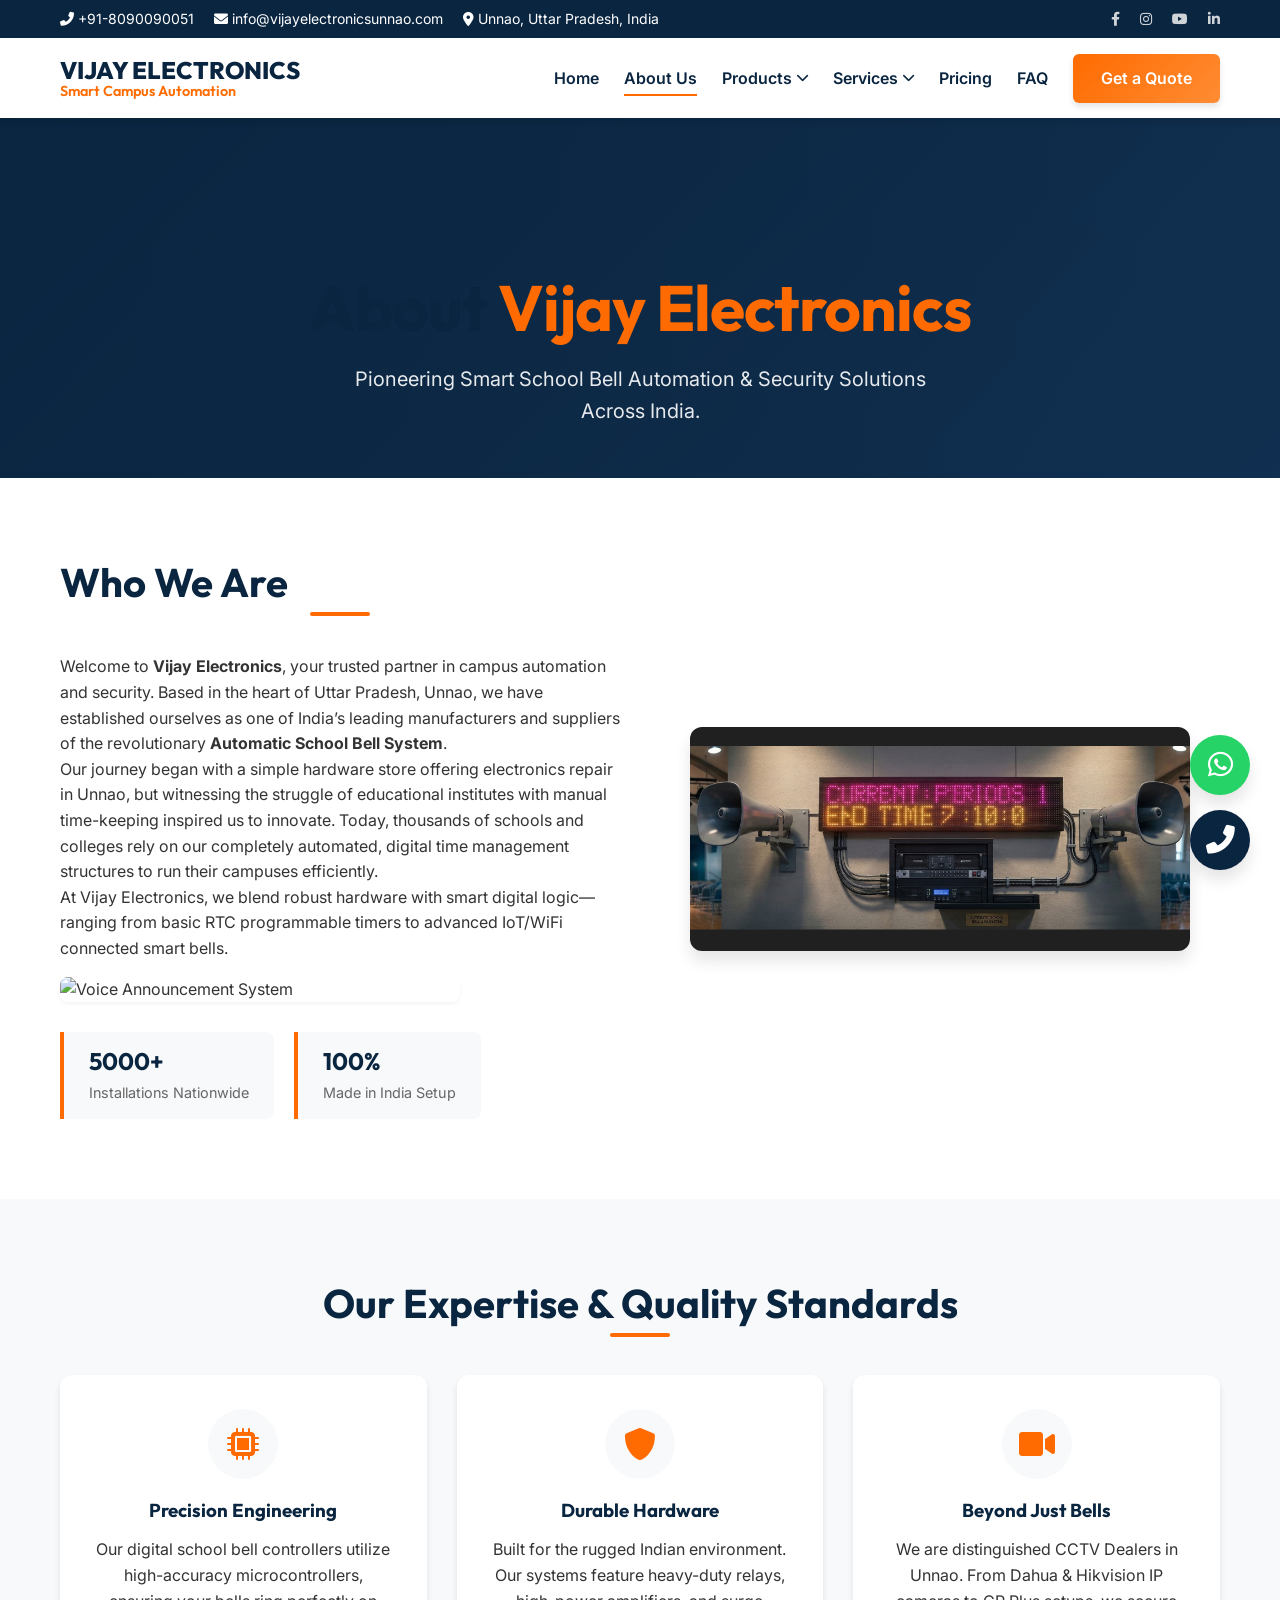
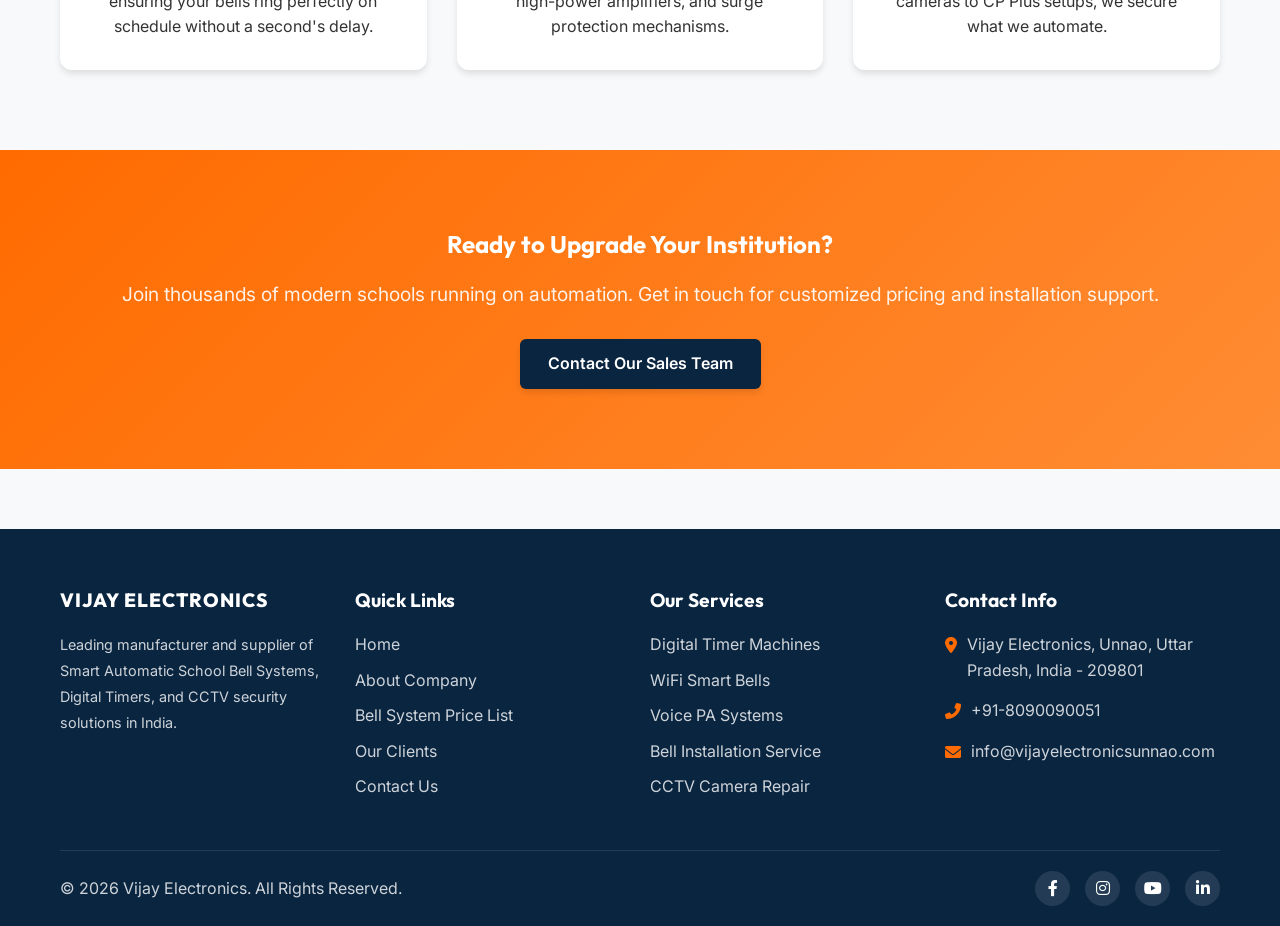
==== about.html @ 958f9d25 "1 commit" ====
<!DOCTYPE html>
<html lang="en">

<head>
    <meta charset="UTF-8">
    <meta name="viewport" content="width=device-width, initial-scale=1.0">
    <!-- Primary Meta Tags -->
    <title>About Vijay Electronics | Smart School Bell Manufacturer in India</title>
    <meta name="description"
        content="Learn about Vijay Electronics Unnao. India's trusted manufacturer and supplier of Smart Automatic School Bell Systems, CCTV Cameras, and School Automation Systems.">
    <meta name="keywords"
        content="vijay electronics unnao, automatic school bell manufacturer india, smart school bell supplier, digital school bell system manufacturer, cctv dealers in unnao">

    <!-- Open Graph / Facebook -->
    <meta property="og:type" content="website">
    <meta property="og:url" content="https://www.vijayelectronicsunnao.com/about.html">
    <meta property="og:title" content="About Vijay Electronics | Smart School Bell Manufacturer in India">
    <meta property="og:description"
        content="Learn about Vijay Electronics Unnao. India's trusted manufacturer and supplier of Smart Automatic School Bell Systems, CCTV Cameras, and School Automation Systems.">

    <!-- CSS and Fonts -->
    <link rel="stylesheet" href="css/style.css">
    <link href="https://cdnjs.cloudflare.com/ajax/libs/font-awesome/6.0.0/css/all.min.css" rel="stylesheet">
    <link
        href="https://fonts.googleapis.com/css2?family=Inter:wght@400;500;600;700&family=Outfit:wght@500;700;800&display=swap"
        rel="stylesheet">

    <!-- JSON-LD Schema -->
    <script type="application/ld+json">
    {
      "@context": "https://schema.org",
      "@type": "Organization",
      "name": "Vijay Electronics",
      "url": "https://www.vijayelectronicsunnao.com/",
      "logo": "https://www.vijayelectronicsunnao.com/assets/logo.png",
      "description": "Leading manufacturer and supplier of Automatic School Bell Systems, Digital Bell Timers, and CCTV security solutions in India.",
      "foundingLocation": {
        "@type": "Place",
        "name": "Unnao, Uttar Pradesh, India"
      },
      "contactPoint": {
        "@type": "ContactPoint",
        "telephone": "+91-8090090051",
        "contactType": "sales",
        "areaServed": "IN",
        "availableLanguage": ["en", "hi"]
      },
      "sameAs": [
        "https://www.facebook.com/VijayChaurasiya",
        "https://www.instagram.com/vijayelectronics1",
        "https://www.youtube.com/@vijayelectronics-v6e",
        "https://www.linkedin.com/in/vijay-electronics-3920512bb"
      ]
    }
    </script>
</head>

<body>

    <!-- Top Bar -->
    <div class="top-bar">
        <div class="container">
            <div class="top-bar-info">
                <span><i class="fas fa-phone-alt"></i> +91-8090090051</span>
                <span><i class="fas fa-envelope"></i> info@vijayelectronicsunnao.com</span>
                <span><i class="fas fa-map-marker-alt"></i> Unnao, Uttar Pradesh, India</span>
            </div>
            <div class="top-bar-social">
                <a href="https://www.facebook.com/VijayChaurasiya" target="_blank"><i class="fab fa-facebook-f"></i></a>
                <a href="https://www.instagram.com/vijayelectronics1" target="_blank"><i
                        class="fab fa-instagram"></i></a>
                <a href="https://www.youtube.com/@vijayelectronics-v6e" target="_blank"><i
                        class="fab fa-youtube"></i></a>
                <a href="https://www.linkedin.com/in/vijay-electronics-3920512bb" target="_blank"><i
                        class="fab fa-linkedin-in"></i></a>
            </div>
        </div>
    </div>

    <!-- Header & Navigation -->
    <header class="main-header">
        <div class="container">
            <a href="index.html" class="logo">
                <div class="logo-text">
                    VIJAY ELECTRONICS
                    <span>Smart Campus Automation</span>
                </div>
            </a>

            <button class="mobile-toggle"><i class="fas fa-bars"></i></button>

            <nav class="nav-menu">
                <a href="index.html" class="nav-link">Home</a>
                <a href="about.html" class="nav-link active">About Us</a>

                <div class="dropdown">
                    <span class="nav-link dropdown-toggle">Products <i class="fas fa-chevron-down"
                            style="font-size: 0.8rem;"></i></span>
                    <div class="dropdown-menu">
                        <a href="automatic-school-bell-timer.html" class="dropdown-item">Automatic Bell Timer</a>
                        <a href="iot-smart-school-bell.html" class="dropdown-item">IoT/WiFi Smart Bell</a>
                        <a href="wireless-school-bell-system.html" class="dropdown-item">Wireless Bell System</a>
                        <a href="school-voice-announcement-system.html" class="dropdown-item">Voice Announcement
                            Bell</a>
                    </div>
                </div>

                <div class="dropdown">
                    <span class="nav-link dropdown-toggle">Services <i class="fas fa-chevron-down"
                            style="font-size: 0.8rem;"></i></span>
                    <div class="dropdown-menu">
                        <a href="school-bell-installation-service.html" class="dropdown-item">School Bell
                            Installation</a>
                        <a href="cctv-installation-service.html" class="dropdown-item">CCTV Camera Setup</a>
                    </div>
                </div>

                <a href="school-bell-prices-india.html" class="nav-link">Pricing</a>
                <a href="faq.html" class="nav-link">FAQ</a>
                <a href="contact.html" class="btn btn-primary" style="color: white;">Get a Quote</a>
            </nav>
        </div>
    </header>

    <!-- Page Header -->
    <section class="hero" style="min-height: 40vh; background: var(--gradient-blue);">
        <div class="hero-overlay" style="opacity: 0.8;"></div>
        <div class="container"
            style="position: relative; z-index: 2; text-align: center; color: white; padding-top: 100px;">
            <h1 class="h1-main">About <span style="color: var(--secondary-orange);">Vijay Electronics</span></h1>
            <p class="text-lead" style="max-width: 600px; margin: 0 auto; color: rgba(255,255,255,0.9);">Pioneering
                Smart School Bell Automation & Security Solutions Across India.</p>
        </div>
    </section>

    <!-- About Content -->
    <section class="section-padding bg-white-section">
        <div class="container">
            <div class="grid-2">
                <div>
                    <h2 class="h2-section" style="text-align: left;">Who We Are</h2>
                    <p>Welcome to <strong>Vijay Electronics</strong>, your trusted partner in campus automation and
                        security. Based in the heart of Uttar Pradesh, Unnao, we have established ourselves as one of
                        India’s leading manufacturers and suppliers of the revolutionary <strong>Automatic School Bell
                            System</strong>.</p>
                    <p>Our journey began with a simple hardware store offering electronics repair in Unnao, but
                        witnessing the struggle of educational institutes with manual time-keeping inspired us to
                        innovate. Today, thousands of schools and colleges rely on our completely automated, digital
                        time management structures to run their campuses efficiently.</p>
                    <p>At Vijay Electronics, we blend robust hardware with smart digital logic—ranging from basic RTC
                        programmable timers to advanced IoT/WiFi connected smart bells.</p>
                    <img src="assets/school-voice-announcement-system.png.png" alt="Voice Announcement System"
                        style="width: 100%; max-width: 400px; border-radius: 8px; margin-top: 15px; box-shadow: var(--shadow-sm);">

                    <div style="margin-top: 30px; display: flex; gap: 20px;">
                        <div
                            style="background: var(--bg-light); padding: 15px 25px; border-left: 4px solid var(--secondary-orange); border-radius: 0 8px 8px 0;">
                            <h4 style="margin-bottom: 5px; color: var(--primary-blue); font-size: 1.5rem;">5000+</h4>
                            <p style="margin: 0; font-size: 0.9rem; color: var(--text-muted);">Installations Nationwide
                            </p>
                        </div>
                        <div
                            style="background: var(--bg-light); padding: 15px 25px; border-left: 4px solid var(--secondary-orange); border-radius: 0 8px 8px 0;">
                            <h4 style="margin-bottom: 5px; color: var(--primary-blue); font-size: 1.5rem;">100%</h4>
                            <p style="margin: 0; font-size: 0.9rem; color: var(--text-muted);">Made in India Setup</p>
                        </div>
                    </div>
                </div>
                <div style="text-align: center;">
                    <img src="assets/smart-school-bell-system-unnao.jpg.png"
                        alt="Vijay Electronics Smart School Bell Systems Team"
                        style="border-radius: 12px; box-shadow: var(--shadow-lg); width: 100%; max-width: 500px; margin: 0 auto;">
                </div>
            </div>
        </div>
    </section>

    <!-- Our Values & Expertise -->
    <section class="section-padding bg-light-section">
        <div class="container">
            <h2 class="h2-section">Our Expertise & Quality Standards</h2>
            <div class="grid-3">
                <div class="feature-card">
                    <div class="feature-icon"><i class="fas fa-microchip"></i></div>
                    <h3>Precision Engineering</h3>
                    <p>Our digital school bell controllers utilize high-accuracy microcontrollers, ensuring your bells
                        ring perfectly on schedule without a second's delay.</p>
                </div>
                <div class="feature-card">
                    <div class="feature-icon"><i class="fas fa-shield-alt"></i></div>
                    <h3>Durable Hardware</h3>
                    <p>Built for the rugged Indian environment. Our systems feature heavy-duty relays, high-power
                        amplifiers, and surge protection mechanisms.</p>
                </div>
                <div class="feature-card">
                    <div class="feature-icon"><i class="fas fa-video"></i></div>
                    <h3>Beyond Just Bells</h3>
                    <p>We are distinguished CCTV Dealers in Unnao. From Dahua & Hikvision IP cameras to CP Plus setups,
                        we secure what we automate.</p>
                </div>
            </div>
        </div>
    </section>

    <!-- Call to Action -->
    <section class="section-padding" style="background: var(--gradient-orange); color: white; text-align: center;">
        <div class="container">
            <h2 style="color: white; margin-bottom: 20px;">Ready to Upgrade Your Institution?</h2>
            <p style="font-size: 1.2rem; margin-bottom: 30px; opacity: 0.9;">Join thousands of modern schools running on
                automation. Get in touch for customized pricing and installation support.</p>
            <a href="contact.html" class="btn btn-secondary"
                style="background: var(--primary-blue); border: none;">Contact Our Sales Team</a>
        </div>
    </section>

    <!-- Floating Actions -->
    <div class="floating-actions">
        <a href="https://wa.me/918090090051" target="_blank" class="float-btn float-whatsapp"
            aria-label="Chat on WhatsApp">
            <i class="fab fa-whatsapp"></i>
        </a>
        <a href="tel:+918090090051" class="float-btn float-call" aria-label="Call Us">
            <i class="fas fa-phone-alt"></i>
        </a>
    </div>

    <!-- Main Footer -->
    <footer class="main-footer">
        <div class="container">
            <div class="grid-4" style="margin-bottom: 40px;">
                <div>
                    <h4 style="font-family: var(--font-heading); font-weight: 800; letter-spacing: 1px;">VIJAY
                        ELECTRONICS</h4>
                    <p style="font-size: 0.9rem; line-height: 1.8;">Leading manufacturer and supplier of Smart Automatic
                        School Bell Systems, Digital Timers, and CCTV security solutions in India.</p>
                </div>
                <div>
                    <h4>Quick Links</h4>
                    <ul class="footer-links">
                        <li><a href="index.html">Home</a></li>
                        <li><a href="about.html">About Company</a></li>
                        <li><a href="school-bell-prices-india.html">Bell System Price List</a></li>
                        <li><a href="clients-and-testimonials.html">Our Clients</a></li>
                        <li><a href="contact.html">Contact Us</a></li>
                    </ul>
                </div>
                <div>
                    <h4>Our Services</h4>
                    <ul class="footer-links">
                        <li><a href="automatic-school-bell-timer.html">Digital Timer Machines</a></li>
                        <li><a href="iot-smart-school-bell.html">WiFi Smart Bells</a></li>
                        <li><a href="school-voice-announcement-system.html">Voice PA Systems</a></li>
                        <li><a href="school-bell-installation-service.html">Bell Installation Service</a></li>
                        <li><a href="cctv-installation-service.html">CCTV Camera Repair</a></li>
                    </ul>
                </div>
                <div>
                    <h4>Contact Info</h4>
                    <ul class="footer-contact" style="list-style: none; padding: 0;">
                        <li><i class="fas fa-map-marker-alt"></i> <span>Vijay Electronics, Unnao, Uttar Pradesh, India -
                                209801</span></li>
                        <li><i class="fas fa-phone-alt"></i> <span>+91-8090090051</span></li>
                        <li><i class="fas fa-envelope"></i> <span>info@vijayelectronicsunnao.com</span></li>
                    </ul>
                </div>
            </div>

            <div class="footer-bottom">
                <p>&copy; 2026 Vijay Electronics. All Rights Reserved.</p>
                <div class="social-links">
                    <a href="https://www.facebook.com/VijayChaurasiya" target="_blank" class="social-icon"><i
                            class="fab fa-facebook-f"></i></a>
                    <a href="https://www.instagram.com/vijayelectronics1" target="_blank" class="social-icon"><i
                            class="fab fa-instagram"></i></a>
                    <a href="https://www.youtube.com/@vijayelectronics-v6e" target="_blank" class="social-icon"><i
                            class="fab fa-youtube"></i></a>
                    <a href="https://www.linkedin.com/in/vijay-electronics-3920512bb" target="_blank"
                        class="social-icon"><i class="fab fa-linkedin-in"></i></a>
                </div>
            </div>
        </div>
    </footer>

    <script src="js/main.js"></script>
</body>

</html>
---- css/style.css ----
/* =========================================================================
   Smart School Bell System - Core CSS
   Color Theme: Deep Tech Blue, Vibrant Orange, Clean White/Light Gray
   ========================================================================= */

/* --- CSS Variables & Root --- */
:root {
    --primary-blue: #0A2540;
    /* Deep Tech Blue */
    --primary-blue-light: #1A3E66;
    --secondary-orange: #FF6B00;
    /* Vibrant Orange */
    --secondary-orange-hover: #E56000;
    --accent-red: #D32F2F;
    /* For Urgent/Action Alerts */
    --accent-green: #388E3C;
    /* For Success/Trust */
    --bg-light: #F8F9FA;
    /* Light Gray Background */
    --bg-white: #FFFFFF;
    /* Pure White */
    --text-dark: #333333;
    /* Main Text */
    --text-muted: #666666;
    /* Muted Text */
    --border-color: #E0E0E0;
    /* Border Light */

    /* Gradients */
    --gradient-blue: linear-gradient(135deg, var(--primary-blue) 0%, var(--primary-blue-light) 100%);
    --gradient-orange: linear-gradient(135deg, var(--secondary-orange) 0%, #FF8C33 100%);

    /* Shadows */
    --shadow-sm: 0 2px 4px rgba(0, 0, 0, 0.05);
    --shadow-md: 0 4px 6px rgba(0, 0, 0, 0.1);
    --shadow-lg: 0 10px 15px rgba(0, 0, 0, 0.1);
    --shadow-glow-blue: 0 0 15px rgba(10, 37, 64, 0.3);
    --shadow-glow-orange: 0 0 15px rgba(255, 107, 0, 0.4);

    /* Typography */
    --font-primary: 'Inter', 'Segoe UI', Roboto, Helvetica, Arial, sans-serif;
    --font-heading: 'Outfit', 'Montserrat', sans-serif;

    /* Layout */
    --max-width: 1200px;
    --header-height: 80px;
}

/* --- Reset & Base --- */
* {
    margin: 0;
    padding: 0;
    box-sizing: border-box;
}

html {
    scroll-behavior: smooth;
    font-size: 16px;
}

body {
    font-family: var(--font-primary);
    color: var(--text-dark);
    background-color: var(--bg-light);
    line-height: 1.6;
    overflow-x: hidden;
}

h1,
h2,
h3,
h4,
h5,
h6 {
    font-family: var(--font-heading);
    font-weight: 700;
    line-height: 1.2;
    margin-bottom: 1rem;
    color: var(--primary-blue);
}

a {
    text-decoration: none;
    color: var(--primary-blue);
    transition: all 0.3s ease;
}

ul {
    list-style: none;
}

img,
video {
    max-width: 100%;
    height: auto;
    display: block;
}

.container {
    width: 100%;
    max-width: var(--max-width);
    margin: 0 auto;
    padding: 0 20px;
}

/* --- Typography Utilities --- */
.h1-main {
    font-size: clamp(2.5rem, 5vw, 4rem);
    letter-spacing: -1px;
}

.h2-section {
    font-size: clamp(2rem, 4vw, 2.5rem);
    text-align: center;
    position: relative;
    margin-bottom: 3rem;
}

.h2-section::after {
    content: '';
    position: absolute;
    bottom: -10px;
    left: 50%;
    transform: translateX(-50%);
    width: 60px;
    height: 4px;
    background: var(--secondary-orange);
    border-radius: 2px;
}

.text-lead {
    font-size: 1.25rem;
    color: var(--text-muted);
    margin-bottom: 1.5rem;
}

/* --- Buttons --- */
.btn {
    display: inline-flex;
    align-items: center;
    justify-content: center;
    padding: 12px 28px;
    border-radius: 6px;
    font-weight: 600;
    font-size: 1rem;
    cursor: pointer;
    border: none;
    transition: all 0.3s cubic-bezier(0.4, 0, 0.2, 1);
    gap: 8px;
}

.btn-primary {
    background: var(--gradient-orange);
    color: var(--bg-white);
    box-shadow: var(--shadow-md);
}

.btn-primary:hover {
    background: var(--secondary-orange-hover);
    transform: translateY(-2px);
    box-shadow: var(--shadow-glow-orange);
    color: var(--bg-white);
}

.btn-secondary {
    background: var(--gradient-blue);
    color: var(--bg-white);
    box-shadow: var(--shadow-md);
}

.btn-secondary:hover {
    background: var(--primary-blue-light);
    transform: translateY(-2px);
    box-shadow: var(--shadow-glow-blue);
    color: var(--bg-white);
}

.btn-outline {
    background: transparent;
    border: 2px solid var(--primary-blue);
    color: var(--primary-blue);
}

.btn-outline:hover {
    background: var(--primary-blue);
    color: var(--bg-white);
}

/* --- Top Bar & Header --- */
.top-bar {
    background: var(--primary-blue);
    color: var(--bg-white);
    font-size: 0.875rem;
    padding: 8px 0;
}

.top-bar .container {
    display: flex;
    justify-content: space-between;
    align-items: center;
}

.top-bar-info,
.top-bar-social {
    display: flex;
    gap: 20px;
    align-items: center;
}

.top-bar a {
    color: var(--bg-white);
    opacity: 0.8;
}

.top-bar a:hover {
    opacity: 1;
    color: var(--secondary-orange);
}

/* Header / Navigation */
.main-header {
    background: var(--bg-white);
    box-shadow: var(--shadow-md);
    position: sticky;
    top: 0;
    z-index: 1000;
    height: var(--header-height);
    display: flex;
    align-items: center;
}

.main-header .container {
    display: flex;
    justify-content: space-between;
    align-items: center;
    width: 100%;
}

.logo {
    display: flex;
    align-items: center;
    gap: 10px;
}

.logo-img {
    height: 45px;
}

.logo-text {
    font-size: 1.5rem;
    font-weight: 800;
    color: var(--primary-blue);
    line-height: 1.1;
    font-family: var(--font-heading);
}

.logo-text span {
    color: var(--secondary-orange);
    display: block;
    font-size: 0.9rem;
    font-weight: 600;
}

/* Nav Menu */
.nav-menu {
    display: flex;
    gap: 25px;
    align-items: center;
}

.nav-link {
    font-weight: 600;
    font-size: 1rem;
    color: var(--primary-blue);
    position: relative;
    padding: 5px 0;
}

.nav-link::after {
    content: '';
    position: absolute;
    bottom: 0;
    left: 0;
    width: 0;
    height: 2px;
    background: var(--secondary-orange);
    transition: width 0.3s ease;
}

.nav-link:hover::after,
.nav-link.active::after {
    width: 100%;
}

/* Dropdown */
.dropdown {
    position: relative;
}

.dropdown-toggle {
    display: flex;
    align-items: center;
    gap: 5px;
    cursor: pointer;
}

.dropdown-menu {
    position: absolute;
    top: 100%;
    left: 0;
    min-width: 260px;
    background: var(--bg-white);
    box-shadow: var(--shadow-lg);
    border-radius: 8px;
    padding: 10px 0;
    opacity: 0;
    visibility: hidden;
    transform: translateY(10px);
    transition: all 0.3s ease;
    border: 1px solid var(--border-color);
    z-index: 1001;
}

.dropdown:hover .dropdown-menu {
    opacity: 1;
    visibility: visible;
    transform: translateY(0);
}

.dropdown-item {
    display: block;
    padding: 10px 20px;
    color: var(--text-dark);
    font-weight: 500;
    transition: all 0.2s ease;
    border-left: 3px solid transparent;
}

.dropdown-item:hover {
    background: var(--bg-light);
    color: var(--secondary-orange);
    border-left-color: var(--secondary-orange);
    padding-left: 25px;
}

/* Mobile Toggle */
.mobile-toggle {
    display: none;
    font-size: 1.5rem;
    color: var(--primary-blue);
    background: none;
    border: none;
    cursor: pointer;
}

/* --- Hero Section --- */
.hero {
    position: relative;
    min-height: 80vh;
    display: flex;
    align-items: center;
    background-color: var(--primary-blue);
    overflow: hidden;
}

.hero-video-bg {
    position: absolute;
    top: 0;
    left: 0;
    width: 100%;
    height: 100%;
    object-fit: cover;
    z-index: 0;
    opacity: 0.4;
    /* Dark overlay effect */
}

.hero-overlay {
    position: absolute;
    top: 0;
    left: 0;
    width: 100%;
    height: 100%;
    background: linear-gradient(90deg, var(--primary-blue) 0%, rgba(10, 37, 64, 0.7) 100%);
    z-index: 1;
}

.hero-content {
    position: relative;
    z-index: 2;
    color: var(--bg-white);
    max-width: 800px;
    padding: 40px 0;
}

.hero-content h1 {
    color: var(--bg-white);
    margin-bottom: 20px;
}

.hero-content h1 span {
    color: var(--secondary-orange);
}

.hero-content .text-lead {
    color: rgba(255, 255, 255, 0.9);
    margin-bottom: 30px;
}

.hero-buttons {
    display: flex;
    gap: 15px;
    flex-wrap: wrap;
}

.hero-features {
    display: flex;
    gap: 20px;
    margin-top: 40px;
    flex-wrap: wrap;
}

.hero-feature-pill {
    background: rgba(255, 255, 255, 0.1);
    backdrop-filter: blur(5px);
    border: 1px solid rgba(255, 255, 255, 0.2);
    padding: 8px 16px;
    border-radius: 30px;
    display: flex;
    align-items: center;
    gap: 8px;
    font-size: 0.9rem;
}

/* --- General Content Sections --- */
.section-padding {
    padding: 80px 0;
}

.bg-white-section {
    background: var(--bg-white);
}

.bg-light-section {
    background: var(--bg-light);
}

/* --- Grids --- */
.grid-2 {
    display: grid;
    grid-template-columns: repeat(2, 1fr);
    gap: 40px;
    align-items: center;
}

.grid-3 {
    display: grid;
    grid-template-columns: repeat(3, 1fr);
    gap: 30px;
}

.grid-4 {
    display: grid;
    grid-template-columns: repeat(4, 1fr);
    gap: 20px;
}

/* --- Feature Cards --- */
.feature-card {
    background: var(--bg-white);
    border-radius: 12px;
    padding: 30px;
    box-shadow: var(--shadow-md);
    transition: all 0.3s ease;
    border-top: 4px solid transparent;
    text-align: center;
}

.feature-card:hover {
    transform: translateY(-10px);
    box-shadow: var(--shadow-lg);
    border-top-color: var(--secondary-orange);
}

.feature-icon {
    width: 70px;
    height: 70px;
    background: var(--bg-light);
    border-radius: 50%;
    display: flex;
    align-items: center;
    justify-content: center;
    margin: 0 auto 20px;
    font-size: 2rem;
    color: var(--secondary-orange);
    transition: transform 0.3s ease;
}

.feature-card:hover .feature-icon {
    transform: scale(1.1);
    background: var(--secondary-orange);
    color: var(--bg-white);
}

/* --- Product Cards --- */
.product-card {
    background: var(--bg-white);
    border-radius: 12px;
    overflow: hidden;
    box-shadow: var(--shadow-md);
    transition: all 0.3s ease;
    display: flex;
    flex-direction: column;
}

.product-card:hover {
    transform: translateY(-5px);
    box-shadow: var(--shadow-lg);
}

.product-img-wrapper {
    position: relative;
    padding-top: 75%;
    /* 4:3 Aspect Ratio */
    background: var(--bg-light);
    overflow: hidden;
}

.product-img-wrapper img {
    position: absolute;
    top: 0;
    left: 0;
    width: 100%;
    height: 100%;
    object-fit: contain;
    padding: 20px;
    transition: transform 0.5s ease;
}

.product-card:hover .product-img-wrapper img {
    transform: scale(1.05);
}

.product-badge {
    position: absolute;
    top: 15px;
    right: 15px;
    background: var(--secondary-orange);
    color: white;
    padding: 5px 12px;
    border-radius: 20px;
    font-size: 0.8rem;
    font-weight: 700;
    z-index: 10;
}

.product-content {
    padding: 25px;
    display: flex;
    flex-direction: column;
    flex-grow: 1;
}

.product-content h3 {
    margin-bottom: 10px;
    font-size: 1.25rem;
}

.product-features-list {
    margin: 15px 0;
    flex-grow: 1;
}

.product-features-list li {
    position: relative;
    padding-left: 25px;
    margin-bottom: 8px;
    font-size: 0.9rem;
    color: var(--text-muted);
}

.product-features-list li::before {
    content: '✓';
    position: absolute;
    left: 0;
    color: var(--accent-green);
    font-weight: bold;
}

.product-action {
    margin-top: 20px;
    padding-top: 20px;
    border-top: 1px solid var(--border-color);
    display: flex;
    justify-content: space-between;
    align-items: center;
}

.product-price {
    font-weight: 700;
    color: var(--primary-blue);
    font-size: 1.2rem;
}

/* --- Installation Steps --- */
.timeline {
    position: relative;
    max-width: 800px;
    margin: 0 auto;
}

.timeline::before {
    content: '';
    position: absolute;
    top: 0;
    left: 30px;
    height: 100%;
    width: 4px;
    background: var(--primary-blue-light);
    opacity: 0.2;
}

.timeline-item {
    position: relative;
    padding-left: 80px;
    margin-bottom: 40px;
}

.timeline-icon {
    position: absolute;
    left: 0;
    top: 0;
    width: 64px;
    height: 64px;
    background: var(--primary-blue);
    color: var(--bg-white);
    border-radius: 50%;
    display: flex;
    align-items: center;
    justify-content: center;
    font-size: 1.5rem;
    font-weight: bold;
    box-shadow: 0 0 0 5px var(--bg-white), var(--shadow-md);
}

.timeline-content {
    background: var(--bg-white);
    padding: 20px 30px;
    border-radius: 12px;
    box-shadow: var(--shadow-sm);
    border-left: 4px solid var(--secondary-orange);
}

/* --- FAQ Accordion --- */
.faq-container {
    max-width: 800px;
    margin: 0 auto;
}

.faq-item {
    background: var(--bg-white);
    border-radius: 8px;
    margin-bottom: 15px;
    box-shadow: var(--shadow-sm);
    overflow: hidden;
    border: 1px solid var(--border-color);
}

.faq-question {
    padding: 20px 25px;
    cursor: pointer;
    display: flex;
    justify-content: space-between;
    align-items: center;
    font-weight: 600;
    color: var(--primary-blue);
    transition: background 0.3s ease;
}

.faq-question:hover {
    background: var(--bg-light);
}

.faq-question i {
    color: var(--secondary-orange);
    transition: transform 0.3s ease;
}

.faq-item.active .faq-question i {
    transform: rotate(180deg);
}

.faq-answer {
    padding: 0 25px 20px 25px;
    color: var(--text-muted);
}

/* --- Contact Section --- */
.contact-wrapper {
    background: var(--bg-white);
    border-radius: 12px;
    box-shadow: var(--shadow-lg);
    overflow: hidden;
}

.contact-info {
    background: var(--gradient-blue);
    color: var(--bg-white);
    padding: 40px;
}

.contact-info-item {
    display: flex;
    align-items: flex-start;
    gap: 15px;
    margin-bottom: 30px;
}

.contact-info-icon {
    font-size: 1.5rem;
    color: var(--secondary-orange);
}

.contact-form-container {
    padding: 40px;
}

.form-group {
    margin-bottom: 20px;
}

.form-label {
    display: block;
    margin-bottom: 8px;
    font-weight: 500;
    color: var(--text-dark);
}

.form-control {
    width: 100%;
    padding: 12px 15px;
    border: 1px solid var(--border-color);
    border-radius: 6px;
    font-family: inherit;
    font-size: 1rem;
    transition: border-color 0.3s ease, box-shadow 0.3s ease;
}

.form-control:focus {
    outline: none;
    border-color: var(--secondary-orange);
    box-shadow: 0 0 0 3px rgba(255, 107, 0, 0.1);
}

textarea.form-control {
    min-height: 120px;
    resize: vertical;
}

/* --- Floating Action Buttons --- */
.floating-actions {
    position: fixed;
    bottom: 30px;
    right: 30px;
    display: flex;
    flex-direction: column;
    gap: 15px;
    z-index: 9999;
}

.float-btn {
    width: 60px;
    height: 60px;
    border-radius: 50%;
    display: flex;
    align-items: center;
    justify-content: center;
    color: white;
    font-size: 1.8rem;
    box-shadow: var(--shadow-lg);
    transition: transform 0.3s cubic-bezier(0.175, 0.885, 0.32, 1.275);
    text-decoration: none;
}

.float-btn:hover {
    transform: scale(1.1);
    color: white;
}

.float-whatsapp {
    background-color: #25D366;
}

.float-call {
    background-color: var(--primary-blue);
}

/* Pulse Animation for WhatsApp */
@keyframes pulse {
    0% {
        box-shadow: 0 0 0 0 rgba(37, 211, 102, 0.7);
    }

    70% {
        box-shadow: 0 0 0 15px rgba(37, 211, 102, 0);
    }

    100% {
        box-shadow: 0 0 0 0 rgba(37, 211, 102, 0);
    }
}

.float-whatsapp {
    animation: pulse 2s infinite;
}

/* --- Footer & SEO Dump --- */
.main-footer {
    background: var(--primary-blue);
    color: rgba(255, 255, 255, 0.8);
    padding: 60px 0 20px;
    margin-top: 60px;
}

.main-footer h4 {
    color: var(--bg-white);
    font-size: 1.2rem;
    margin-bottom: 20px;
}

.footer-links li {
    margin-bottom: 10px;
}

.footer-links a {
    color: rgba(255, 255, 255, 0.8);
    transition: color 0.3s ease, padding-left 0.3s ease;
}

.footer-links a:hover {
    color: var(--secondary-orange);
    padding-left: 5px;
}

.footer-contact li {
    display: flex;
    gap: 10px;
    margin-bottom: 15px;
}

.footer-contact i {
    color: var(--secondary-orange);
    margin-top: 5px;
}

/* Footer Bottom */
.footer-bottom {
    margin-top: 40px;
    padding-top: 20px;
    border-top: 1px solid rgba(255, 255, 255, 0.1);
    display: flex;
    justify-content: space-between;
    align-items: center;
    flex-wrap: wrap;
    gap: 20px;
}

.social-links {
    display: flex;
    gap: 15px;
}

.social-icon {
    width: 35px;
    height: 35px;
    border-radius: 50%;
    background: rgba(255, 255, 255, 0.1);
    color: var(--bg-white);
    display: flex;
    align-items: center;
    justify-content: center;
    transition: all 0.3s ease;
}

.social-icon:hover {
    background: var(--secondary-orange);
    transform: translateY(-3px);
}

/* The SEO Keyword Dump Section (As Requested in Prompt) */
.seo-dump-footer {
    background: #051322;
    /* Very dark background */
    padding: 40px 0;
    font-size: 0.75rem;
    color: rgba(255, 255, 255, 0.3);
    line-height: 1.8;
    text-align: justify;
}

.seo-dump-footer h5 {
    color: rgba(255, 255, 255, 0.5);
    font-size: 0.9rem;
    margin-bottom: 15px;
}

.seo-dump-footer a {
    color: inherit;
    text-decoration: none;
}

.seo-dump-footer a:hover {
    color: var(--secondary-orange);
}

/* --- Responsive Media Queries --- */
@media (max-width: 992px) {

    .grid-4,
    .grid-3 {
        grid-template-columns: repeat(2, 1fr);
    }

    .hero-content h1 {
        font-size: 2.5rem;
    }
}

@media (max-width: 768px) {

    .grid-4,
    .grid-3,
    .grid-2 {
        grid-template-columns: 1fr;
    }

    .top-bar {
        display: none;
        /* Hide top bar on mobile */
    }

    /* Mobile Navigation */
    .mobile-toggle {
        display: block;
    }

    .nav-menu {
        position: fixed;
        top: var(--header-height);
        left: -100%;
        width: 100%;
        height: calc(100vh - var(--header-height));
        background: var(--bg-white);
        flex-direction: column;
        align-items: flex-start;
        padding: 30px;
        gap: 20px;
        transition: left 0.3s ease;
        overflow-y: auto;
        box-shadow: var(--shadow-lg);
    }

    .nav-menu.active {
        left: 0;
    }

    .dropdown {
        width: 100%;
    }

    .dropdown-menu {
        position: static;
        box-shadow: none;
        border: none;
        border-left: 2px solid var(--border-color);
        padding-left: 15px;
        transform: none;
        opacity: 1;
        visibility: visible;
        display: none;
        /* Controlled by JS in mobile */
    }

    .dropdown.active .dropdown-menu {
        display: block;
        margin-top: 10px;
    }

    /* Timelines */
    .timeline::before {
        left: 20px;
    }

    .timeline-item {
        padding-left: 60px;
    }

    .timeline-icon {
        width: 40px;
        height: 40px;
        font-size: 1rem;
    }

    .footer-bottom {
        flex-direction: column;
        text-align: center;
    }
}
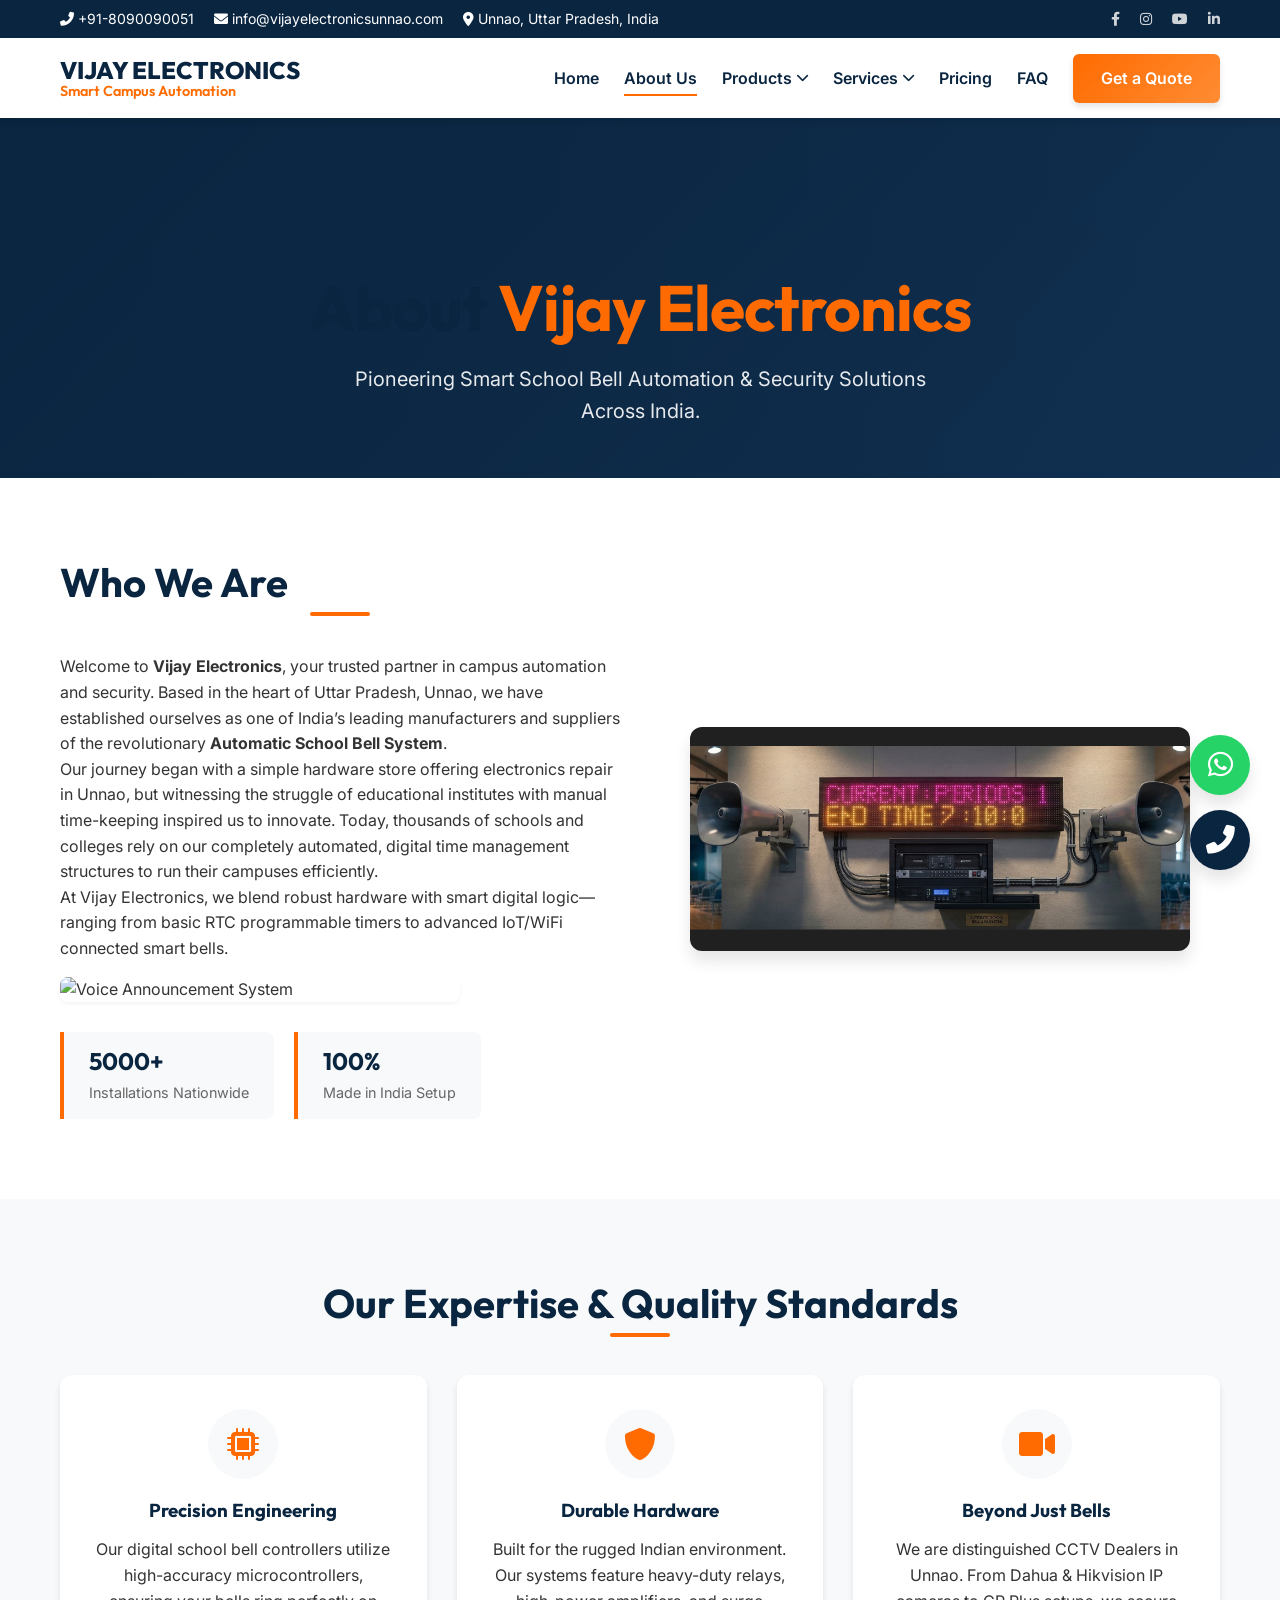
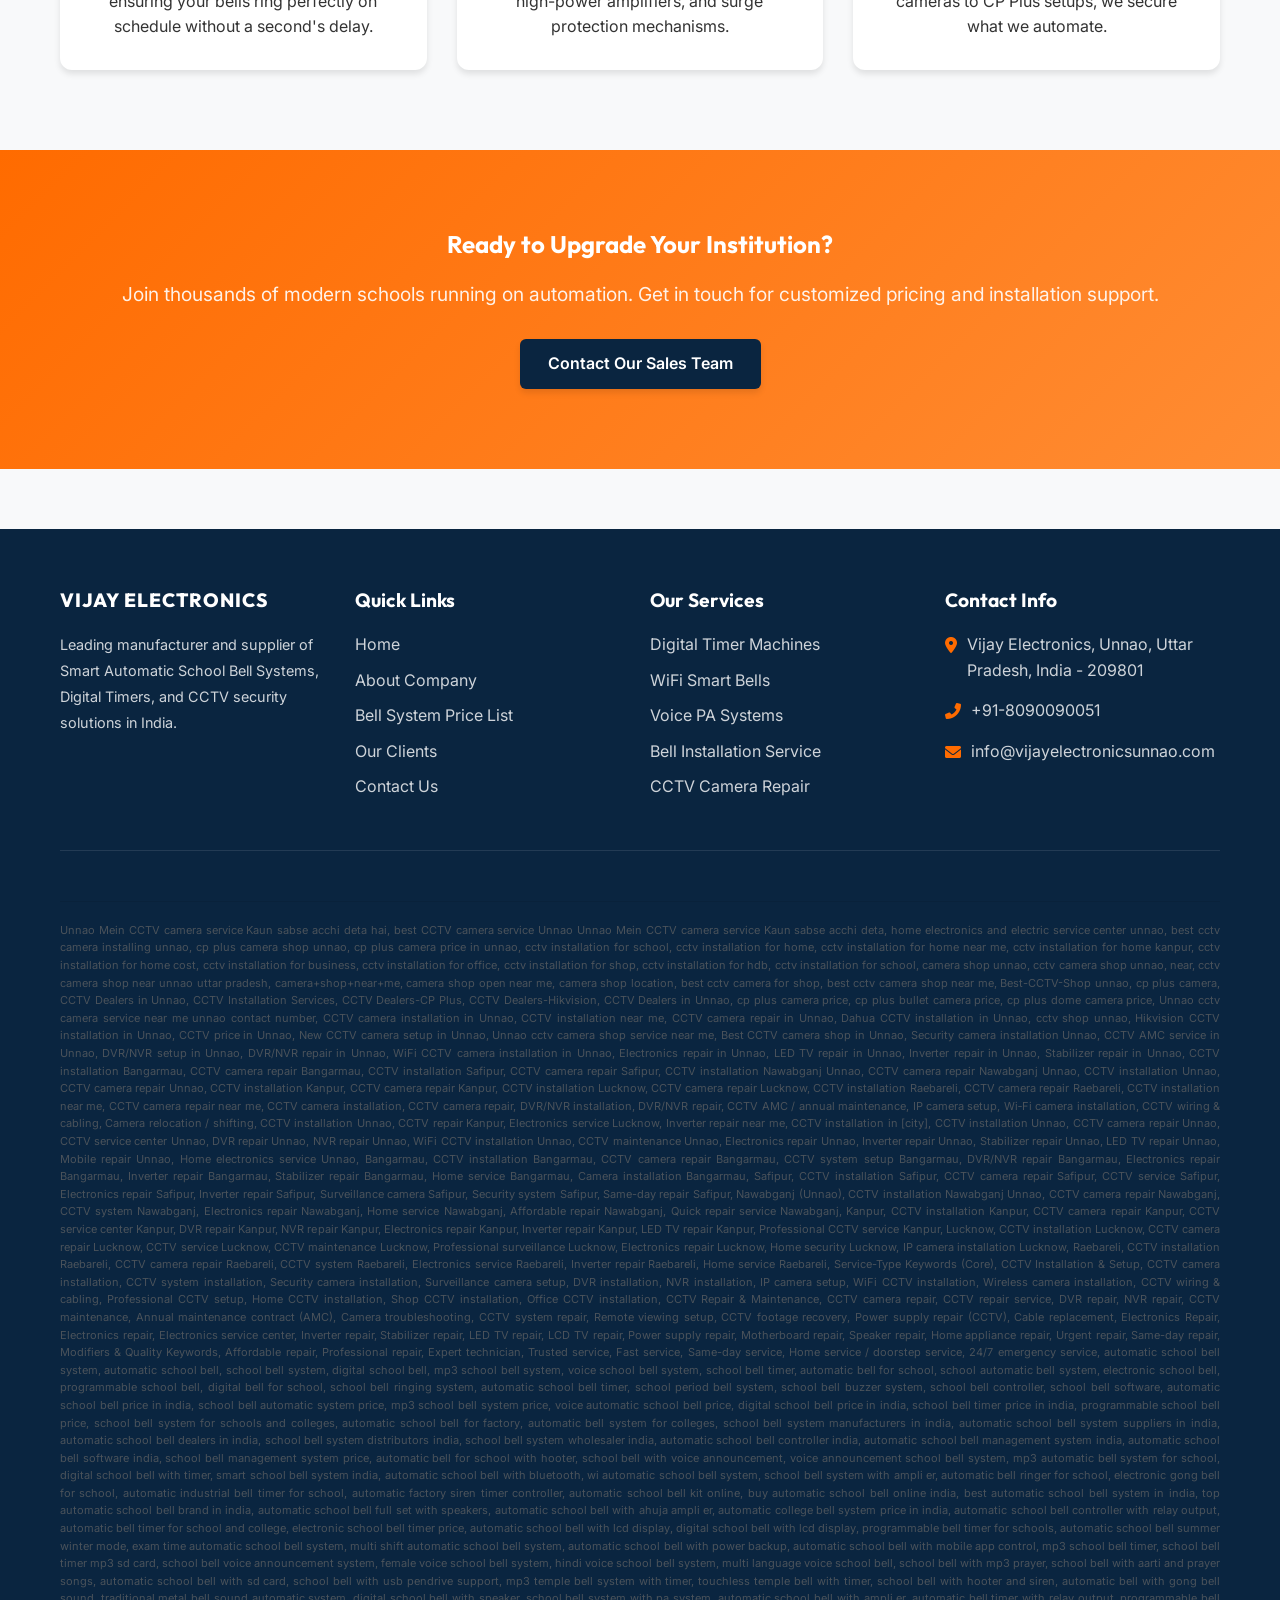
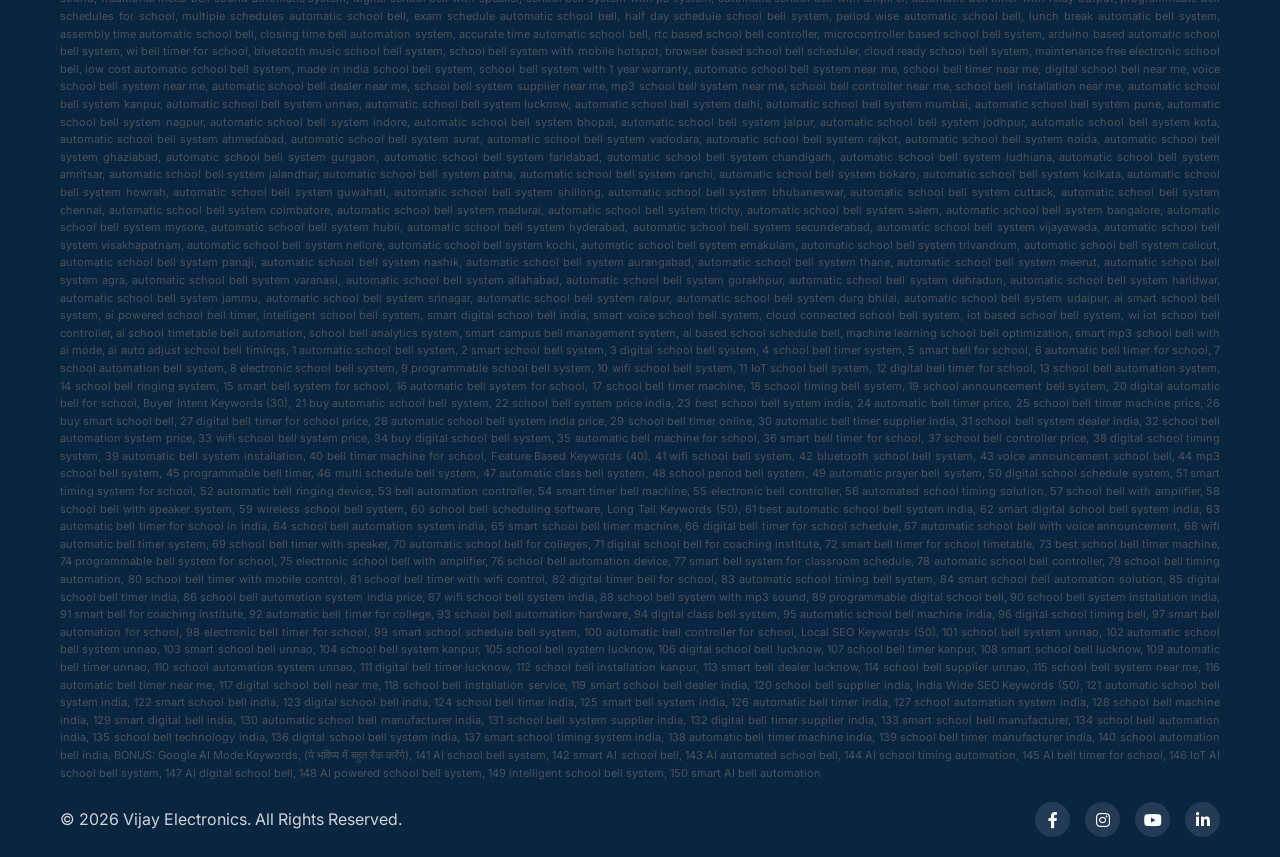
==== commit 1402c9cb: "5 commit" ====
--- a/about.html
+++ b/about.html
@@ -13,7 +13,7 @@
 
     <!-- Open Graph / Facebook -->
     <meta property="og:type" content="website">
-    <meta property="og:url" content="https://www.vijayelectronicsunnao.com/about.html">
+    <meta property="og:url" content="https://vijayelectronic.github.io/Top-Digital-School-Bell-System-Supplier-in-India/about.html">
     <meta property="og:title" content="About Vijay Electronics | Smart School Bell Manufacturer in India">
     <meta property="og:description"
         content="Learn about Vijay Electronics Unnao. India's trusted manufacturer and supplier of Smart Automatic School Bell Systems, CCTV Cameras, and School Automation Systems.">
@@ -31,8 +31,8 @@
       "@context": "https://schema.org",
       "@type": "Organization",
       "name": "Vijay Electronics",
-      "url": "https://www.vijayelectronicsunnao.com/",
-      "logo": "https://www.vijayelectronicsunnao.com/assets/logo.png",
+      "url": "https://vijayelectronic.github.io/Top-Digital-School-Bell-System-Supplier-in-India/",
+      "logo": "https://vijayelectronic.github.io/Top-Digital-School-Bell-System-Supplier-in-India/assets/logo.png",
       "description": "Leading manufacturer and supplier of Automatic School Bell Systems, Digital Bell Timers, and CCTV security solutions in India.",
       "foundingLocation": {
         "@type": "Place",
@@ -266,6 +266,10 @@
             </div>
 
             <div class="footer-bottom">
+                <div class="seo-tags-footer" style="margin-top: 30px; padding-top: 20px; border-top: 1px solid rgba(0,0,0,0.1); font-size: 11px; color: var(--text-muted); opacity: 0.7; line-height: 1.6; text-align: justify; word-break: break-word;">
+                    Unnao Mein CCTV camera service Kaun sabse acchi deta hai, best CCTV camera service Unnao Unnao Mein CCTV camera service Kaun sabse acchi deta, home electronics and electric service center unnao, best cctv camera installing unnao, cp plus camera shop unnao, cp plus camera price in unnao, cctv installation for school, cctv installation for home, cctv installation for home near me, cctv installation for home kanpur, cctv installation for home cost, cctv installation for business, cctv installation for office, cctv installation for shop, cctv installation for hdb, cctv installation for school, camera shop unnao, cctv camera shop unnao, near, cctv camera shop near unnao uttar pradesh, camera+shop+near+me, camera shop open near me, camera shop location, best cctv camera for shop, best cctv camera shop near me, Best-CCTV-Shop unnao, cp plus camera, CCTV Dealers in Unnao, CCTV Installation Services, CCTV Dealers-CP Plus, CCTV Dealers-Hikvision, CCTV Dealers in Unnao, cp plus camera price, cp plus bullet camera price, cp plus dome camera price, Unnao cctv camera service near me unnao contact number, CCTV camera installation in Unnao, CCTV installation near me, CCTV camera repair in Unnao, Dahua CCTV installation in Unnao, cctv shop unnao, Hikvision CCTV installation in Unnao, CCTV price in Unnao, New CCTV camera setup in Unnao, Unnao cctv camera shop service near me, Best CCTV camera shop in Unnao, Security camera installation Unnao, CCTV AMC service in Unnao, DVR/NVR setup in Unnao, DVR/NVR repair in Unnao, WiFi CCTV camera installation in Unnao, Electronics repair in Unnao, LED TV repair in Unnao, Inverter repair in Unnao, Stabilizer repair in Unnao, CCTV installation Bangarmau, CCTV camera repair Bangarmau, CCTV installation Safipur, CCTV camera repair Safipur, CCTV installation Nawabganj Unnao, CCTV camera repair Nawabganj Unnao, CCTV installation Unnao, CCTV camera repair Unnao, CCTV installation Kanpur, CCTV camera repair Kanpur, CCTV installation Lucknow, CCTV camera repair Lucknow, CCTV installation Raebareli, CCTV camera repair Raebareli, CCTV installation near me, CCTV camera repair near me, CCTV camera installation, CCTV camera repair, DVR/NVR installation, DVR/NVR repair, CCTV AMC / annual maintenance, IP camera setup, Wi‑Fi camera installation, CCTV wiring & cabling, Camera relocation / shifting, CCTV installation Unnao, CCTV repair Kanpur, Electronics service Lucknow, Inverter repair near me, CCTV installation in [city], CCTV installation Unnao, CCTV camera repair Unnao, CCTV service center Unnao, DVR repair Unnao, NVR repair Unnao, WiFi CCTV installation Unnao, CCTV maintenance Unnao, Electronics repair Unnao, Inverter repair Unnao, Stabilizer repair Unnao, LED TV repair Unnao, Mobile repair Unnao, Home electronics service Unnao, Bangarmau, CCTV installation Bangarmau, CCTV camera repair Bangarmau, CCTV system setup Bangarmau, DVR/NVR repair Bangarmau, Electronics repair Bangarmau, Inverter repair Bangarmau, Stabilizer repair Bangarmau, Home service Bangarmau, Camera installation Bangarmau, Safipur, CCTV installation Safipur, CCTV camera repair Safipur, CCTV service Safipur, Electronics repair Safipur, Inverter repair Safipur, Surveillance camera Safipur, Security system Safipur, Same-day repair Safipur, Nawabganj (Unnao), CCTV installation Nawabganj Unnao, CCTV camera repair Nawabganj, CCTV system Nawabganj, Electronics repair Nawabganj, Home service Nawabganj, Affordable repair Nawabganj, Quick repair service Nawabganj, Kanpur, CCTV installation Kanpur, CCTV camera repair Kanpur, CCTV service center Kanpur, DVR repair Kanpur, NVR repair Kanpur, Electronics repair Kanpur, Inverter repair Kanpur, LED TV repair Kanpur, Professional CCTV service Kanpur, Lucknow, CCTV installation Lucknow, CCTV camera repair Lucknow, CCTV service Lucknow, CCTV maintenance Lucknow, Professional surveillance Lucknow, Electronics repair Lucknow, Home security Lucknow, IP camera installation Lucknow, Raebareli, CCTV installation Raebareli, CCTV camera repair Raebareli, CCTV system Raebareli, Electronics service Raebareli, Inverter repair Raebareli, Home service Raebareli, Service-Type Keywords (Core), CCTV Installation & Setup, CCTV camera installation, CCTV system installation, Security camera installation, Surveillance camera setup, DVR installation, NVR installation, IP camera setup, WiFi CCTV installation, Wireless camera installation, CCTV wiring & cabling, Professional CCTV setup, Home CCTV installation, Shop CCTV installation, Office CCTV installation, CCTV Repair & Maintenance, CCTV camera repair, CCTV repair service, DVR repair, NVR repair, CCTV maintenance, Annual maintenance contract (AMC), Camera troubleshooting, CCTV system repair, Remote viewing setup, CCTV footage recovery, Power supply repair (CCTV), Cable replacement, Electronics Repair, Electronics repair, Electronics service center, Inverter repair, Stabilizer repair, LED TV repair, LCD TV repair, Power supply repair, Motherboard repair, Speaker repair, Home appliance repair, Urgent repair, Same-day repair, Modifiers & Quality Keywords, Affordable repair, Professional repair, Expert technician, Trusted service, Fast service, Same-day service, Home service / doorstep service, 24/7 emergency service, automatic school bell system, automatic school bell, school bell system, digital school bell, mp3 school bell system, voice school bell system, school bell timer, automatic bell for school, school automatic bell system, electronic school bell, programmable school bell, digital bell for school, school bell ringing system, automatic school bell timer, school period bell system, school bell buzzer system, school bell controller, school bell software, automatic school bell price in india, school bell automatic system price, mp3 school bell system price, voice automatic school bell price, digital school bell price in india, school bell timer price in india, programmable school bell price, school bell system for schools and colleges, automatic school bell for factory, automatic bell system for colleges, school bell system manufacturers in india, automatic school bell system suppliers in india, automatic school bell dealers in india, school bell system distributors india, school bell system wholesaler india, automatic school bell controller india, automatic school bell management system india, automatic school bell software india, school bell management system price, automatic bell for school with hooter, school bell with voice announcement, voice announcement school bell system, mp3 automatic bell system for school, digital school bell with timer, smart school bell system india, automatic school bell with bluetooth, wi automatic school bell system, school bell system with ampli er, automatic bell ringer for school, electronic gong bell for school, automatic industrial bell timer for school, automatic factory siren timer controller, automatic school bell kit online, buy automatic school bell online india, best automatic school bell system in india, top automatic school bell brand in india, automatic school bell full set with speakers, automatic school bell with ahuja ampli er, automatic college bell system price in india, automatic school bell controller with relay output, automatic bell timer for school and college, electronic school bell timer price, automatic school bell with lcd display, digital school bell with lcd display, programmable bell timer for schools, automatic school bell summer winter mode, exam time automatic school bell system, multi shift automatic school bell system, automatic school bell with power backup, automatic school bell with mobile app control, mp3 school bell timer, school bell timer mp3 sd card, school bell voice announcement system, female voice school bell system, hindi voice school bell system, multi language voice school bell, school bell with mp3 prayer, school bell with aarti and prayer songs, automatic school bell with sd card, school bell with usb pendrive support, mp3 temple bell system with timer, touchless temple bell with timer, school bell with hooter and siren, automatic bell with gong bell sound, traditional metal bell sound automatic system, digital school bell with speaker, school bell system with pa system, automatic school bell with ampli er, automatic bell timer with relay output, programmable bell schedules for school, multiple schedules automatic school bell, exam schedule automatic school bell, half day schedule school bell system, period wise automatic school bell, lunch break automatic bell system, assembly time automatic school bell, closing time bell automation system, accurate time automatic school bell, rtc based school bell controller, microcontroller based school bell system, arduino based automatic school bell system, wi bell timer for school, bluetooth music school bell system, school bell system with mobile hotspot, browser based school bell scheduler, cloud ready school bell system, maintenance free electronic school bell, low cost automatic school bell system, made in india school bell system, school bell system with 1 year warranty, automatic school bell system near me, school bell timer near me, digital school bell near me, voice school bell system near me, automatic school bell dealer near me, school bell system supplier near me, mp3 school bell system near me, school bell controller near me, school bell installation near me, automatic school bell system kanpur, automatic school bell system unnao, automatic school bell system lucknow, automatic school bell system delhi, automatic school bell system mumbai, automatic school bell system pune, automatic school bell system nagpur, automatic school bell system indore, automatic school bell system bhopal, automatic school bell system jaipur, automatic school bell system jodhpur, automatic school bell system kota, automatic school bell system ahmedabad, automatic school bell system surat, automatic school bell system vadodara, automatic school bell system rajkot, automatic school bell system noida, automatic school bell system ghaziabad, automatic school bell system gurgaon, automatic school bell system faridabad, automatic school bell system chandigarh, automatic school bell system ludhiana, automatic school bell system amritsar, automatic school bell system jalandhar, automatic school bell system patna, automatic school bell system ranchi, automatic school bell system bokaro, automatic school bell system kolkata, automatic school bell system howrah, automatic school bell system guwahati, automatic school bell system shillong, automatic school bell system bhubaneswar, automatic school bell system cuttack, automatic school bell system chennai, automatic school bell system coimbatore, automatic school bell system madurai, automatic school bell system trichy, automatic school bell system salem, automatic school bell system bangalore, automatic school bell system mysore, automatic school bell system hubli, automatic school bell system hyderabad, automatic school bell system secunderabad, automatic school bell system vijayawada, automatic school bell system visakhapatnam, automatic school bell system nellore, automatic school bell system kochi, automatic school bell system ernakulam, automatic school bell system trivandrum, automatic school bell system calicut, automatic school bell system panaji, automatic school bell system nashik, automatic school bell system aurangabad, automatic school bell system thane, automatic school bell system meerut, automatic school bell system agra, automatic school bell system varanasi, automatic school bell system allahabad, automatic school bell system gorakhpur, automatic school bell system dehradun, automatic school bell system haridwar, automatic school bell system jammu, automatic school bell system srinagar, automatic school bell system raipur, automatic school bell system durg bhilai, automatic school bell system udaipur, ai smart school bell system, ai powered school bell timer, intelligent school bell system, smart digital school bell india, smart voice school bell system, cloud connected school bell system, iot based school bell system, wi iot school bell controller, ai school timetable bell automation, school bell analytics system, smart campus bell management system, ai based school schedule bell, machine learning school bell optimization, smart mp3 school bell with ai mode, ai auto adjust school bell timings, 1 automatic school bell system, 2 smart school bell system, 3 digital school bell system, 4 school bell timer system, 5 smart bell for school, 6 automatic bell timer for school, 7 school automation bell system, 8 electronic school bell system, 9 programmable school bell system, 10 wifi school bell system, 11 IoT school bell system, 12 digital bell timer for school, 13 school bell automation system, 14 school bell ringing system, 15 smart bell system for school, 16 automatic bell system for school, 17 school bell timer machine, 18 school timing bell system, 19 school announcement bell system, 20 digital automatic bell for school, Buyer Intent Keywords (30), 21 buy automatic school bell system, 22 school bell system price india, 23 best school bell system india, 24 automatic bell timer price, 25 school bell timer machine price, 26 buy smart school bell, 27 digital bell timer for school price, 28 automatic school bell system india price, 29 school bell timer online, 30 automatic bell timer supplier india, 31 school bell system dealer india, 32 school bell automation system price, 33 wifi school bell system price, 34 buy digital school bell system, 35 automatic bell machine for school, 36 smart bell timer for school, 37 school bell controller price, 38 digital school timing system, 39 automatic bell system installation, 40 bell timer machine for school, Feature Based Keywords (40), 41 wifi school bell system, 42 bluetooth school bell system, 43 voice announcement school bell, 44 mp3 school bell system, 45 programmable bell timer, 46 multi schedule bell system, 47 automatic class bell system, 48 school period bell system, 49 automatic prayer bell system, 50 digital school schedule system, 51 smart timing system for school, 52 automatic bell ringing device, 53 bell automation controller, 54 smart timer bell machine, 55 electronic bell controller, 56 automated school timing solution, 57 school bell with amplifier, 58 school bell with speaker system, 59 wireless school bell system, 60 school bell scheduling software, Long Tail Keywords (50), 61 best automatic school bell system india, 62 smart digital school bell system india, 63 automatic bell timer for school in india, 64 school bell automation system india, 65 smart school bell timer machine, 66 digital bell timer for school schedule, 67 automatic school bell with voice announcement, 68 wifi automatic bell timer system, 69 school bell timer with speaker, 70 automatic school bell for colleges, 71 digital school bell for coaching institute, 72 smart bell timer for school timetable, 73 best school bell timer machine, 74 programmable bell system for school, 75 electronic school bell with amplifier, 76 school bell automation device, 77 smart bell system for classroom schedule, 78 automatic school bell controller, 79 school bell timing automation, 80 school bell timer with mobile control, 81 school bell timer with wifi control, 82 digital timer bell for school, 83 automatic school timing bell system, 84 smart school bell automation solution, 85 digital school bell timer india, 86 school bell automation system india price, 87 wifi school bell system india, 88 school bell system with mp3 sound, 89 programmable digital school bell, 90 school bell system installation india, 91 smart bell for coaching institute, 92 automatic bell timer for college, 93 school bell automation hardware, 94 digital class bell system, 95 automatic school bell machine india, 96 digital school timing bell, 97 smart bell automation for school, 98 electronic bell timer for school, 99 smart school schedule bell system, 100 automatic bell controller for school, Local SEO Keywords (50), 101 school bell system unnao, 102 automatic school bell system unnao, 103 smart school bell unnao, 104 school bell system kanpur, 105 school bell system lucknow, 106 digital school bell lucknow, 107 school bell timer kanpur, 108 smart school bell lucknow, 109 automatic bell timer unnao, 110 school automation system unnao, 111 digital bell timer lucknow, 112 school bell installation kanpur, 113 smart bell dealer lucknow, 114 school bell supplier unnao, 115 school bell system near me, 116 automatic bell timer near me, 117 digital school bell near me, 118 school bell installation service, 119 smart school bell dealer india, 120 school bell supplier india, India Wide SEO Keywords (50), 121 automatic school bell system india, 122 smart school bell india, 123 digital school bell india, 124 school bell timer india, 125 smart bell system india, 126 automatic bell timer india, 127 school automation system india, 128 school bell machine india, 129 smart digital bell india, 130 automatic school bell manufacturer india, 131 school bell system supplier india, 132 digital bell timer supplier india, 133 smart school bell manufacturer, 134 school bell automation india, 135 school bell technology india, 136 digital school bell system india, 137 smart school timing system india, 138 automatic bell timer machine india, 139 school bell timer manufacturer india, 140 school automation bell india, BONUS: Google AI Mode Keywords, (ये भविष्य में बहुत रैंक करेंगे), 141 AI school bell system, 142 smart AI school bell, 143 AI automated school bell, 144 AI school timing automation, 145 AI bell timer for school, 146 IoT AI school bell system, 147 AI digital school bell, 148 AI powered school bell system, 149 intelligent school bell system, 150 smart AI bell automation
+                </div>
+
                 <p>&copy; 2026 Vijay Electronics. All Rights Reserved.</p>
                 <div class="social-links">
                     <a href="https://www.facebook.com/VijayChaurasiya" target="_blank" class="social-icon"><i
